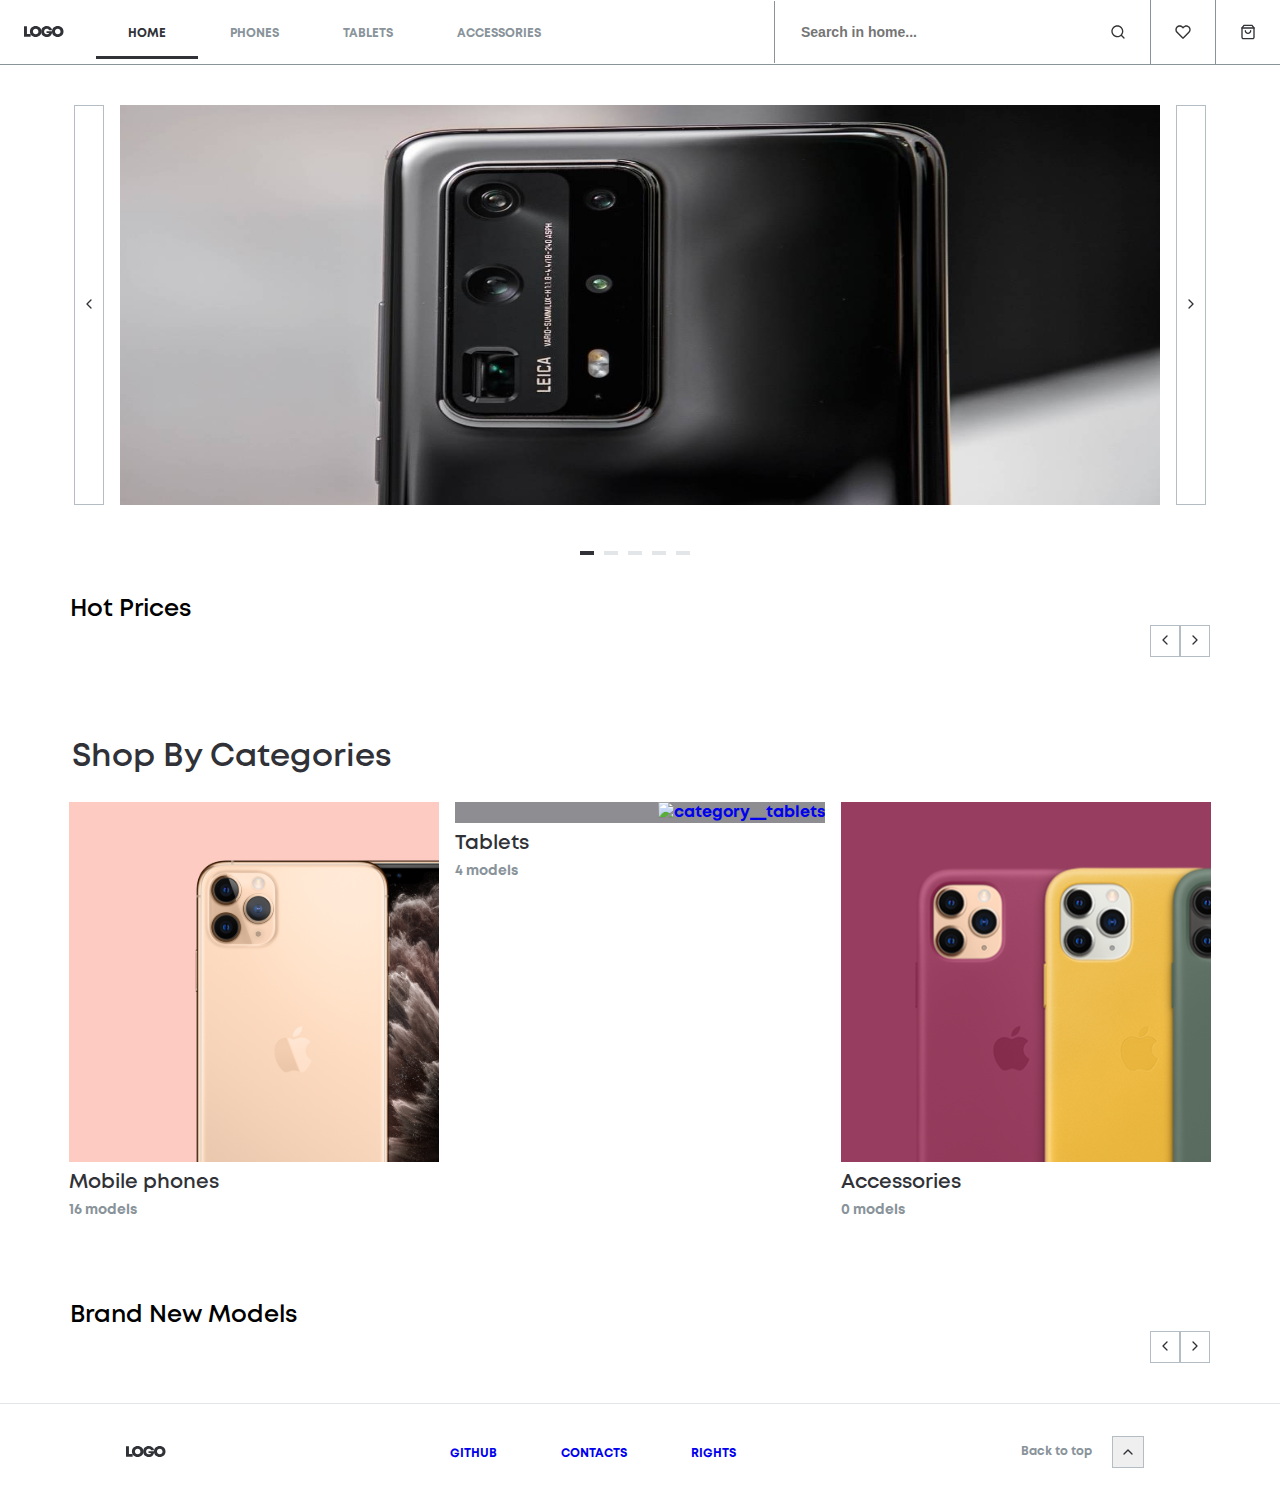
==== index.html @ 3f64418a "Updates" ====
<!doctype html><html lang="en"><head><meta charset="utf-8"/><meta name="viewport" content="width=device-width,initial-scale=1"/><title>Phone catalog</title><link href="./static/css/main.e646462e.chunk.css" rel="stylesheet"></head><body><div id="root"></div><script>!function(e){function t(t){for(var n,a,l=t[0],c=t[1],p=t[2],i=0,s=[];i<l.length;i++)a=l[i],Object.prototype.hasOwnProperty.call(o,a)&&o[a]&&s.push(o[a][0]),o[a]=0;for(n in c)Object.prototype.hasOwnProperty.call(c,n)&&(e[n]=c[n]);for(f&&f(t);s.length;)s.shift()();return u.push.apply(u,p||[]),r()}function r(){for(var e,t=0;t<u.length;t++){for(var r=u[t],n=!0,l=1;l<r.length;l++){var c=r[l];0!==o[c]&&(n=!1)}n&&(u.splice(t--,1),e=a(a.s=r[0]))}return e}var n={},o={1:0},u=[];function a(t){if(n[t])return n[t].exports;var r=n[t]={i:t,l:!1,exports:{}};return e[t].call(r.exports,r,r.exports,a),r.l=!0,r.exports}a.m=e,a.c=n,a.d=function(e,t,r){a.o(e,t)||Object.defineProperty(e,t,{enumerable:!0,get:r})},a.r=function(e){"undefined"!=typeof Symbol&&Symbol.toStringTag&&Object.defineProperty(e,Symbol.toStringTag,{value:"Module"}),Object.defineProperty(e,"__esModule",{value:!0})},a.t=function(e,t){if(1&t&&(e=a(e)),8&t)return e;if(4&t&&"object"==typeof e&&e&&e.__esModule)return e;var r=Object.create(null);if(a.r(r),Object.defineProperty(r,"default",{enumerable:!0,value:e}),2&t&&"string"!=typeof e)for(var n in e)a.d(r,n,function(t){return e[t]}.bind(null,n));return r},a.n=function(e){var t=e&&e.__esModule?function(){return e.default}:function(){return e};return a.d(t,"a",t),t},a.o=function(e,t){return Object.prototype.hasOwnProperty.call(e,t)},a.p="./";var l=this["webpackJsonpreact_phone-catalog"]=this["webpackJsonpreact_phone-catalog"]||[],c=l.push.bind(l);l.push=t,l=l.slice();for(var p=0;p<l.length;p++)t(l[p]);var f=c;r()}([])</script><script src="./static/js/2.5e8aecf6.chunk.js"></script><script src="./static/js/main.ba1bea6e.chunk.js"></script></body></html>
---- static/css/main.e646462e.chunk.css ----
body,h1,h2,h3,h4,li,p,ul{margin:0;padding:0;font-family:"Mont",sans-serif}@font-face{font-family:"Mont";font-style:normal;font-weight:400;src:url(../../static/media/Mont-Bold.482e3726.otf)}@font-face{font-family:"Mont";font-style:normal;font-weight:500;src:url(../../static/media/Mont-Regular.f0f84558.otf)}@font-face{font-family:"Mont";font-style:normal;font-weight:600;src:url(../../static/media/Mont-SemiBold.d41a520b.otf)}.footer__nav{display:flex;flex-direction:row;height:96px;border-top:1px solid #e2e6e9;align-items:center;justify-content:space-around}.footer__list{list-style:none;display:flex;justify-content:space-between;text-transform:uppercase}.footer__item{text-decoration:none;padding:0 32px;font-size:12px}.footer__container{display:flex;align-items:center;padding-right:10px}.footer__backToTop{font-size:12px;align-items:center;padding-right:20px;color:#89939a}.footer__button{display:flex;justify-content:center;align-items:center;width:32px;height:32px;border:1px solid #b4bdc4}.nav__list{display:flex;list-style:none;text-transform:uppercase}.nav__item{color:#89939a;padding:0 32px;font-size:12px;text-decoration:none}.nav__list :nth-child(2){margin-left:32px}.nav__item--active{position:relative;padding-bottom:20px;color:#313237}.nav__item--active:after{position:absolute;content:"";bottom:0;left:0;height:3px;width:100%;background:#313237}.header{display:flex;justify-content:space-between;position:relative;align-items:center;border-bottom:1px solid #89939a;padding-left:24px}.header__nav{display:flex;flex-direction:row}.header__icons{display:flex;align-items:center}.header__logo{margin-left:30px;padding-right:20px}.header__icons--item{display:flex;justify-content:center;align-items:center;width:64px;height:64px;border-left:1px solid #89939a;text-align:center}.header__icons--img{width:24px;height:24px}.Search{height:62px;width:327px;padding:0 24px;border-left:1px solid #89939a;display:flex;flex-direction:row;justify-content:space-between;align-items:center}.Search__input{color:#b4bdc4;border:none;outline:none;font-weight:600;font-size:14px;line-height:28px}.Search::-webkit-input-placeholder{color:#b4bdc4}.Search:-ms-input-placeholder{color:#b4bdc4}.Search::-ms-input-placeholder{color:#b4bdc4}.Search::placeholder{color:#b4bdc4}.Slider{display:flex;flex-direction:row;justify-content:center;max-width:1140px;margin:40px auto}.Slider__container{margin:0 16px;overflow:hidden;width:1040px}.Slider__list{display:flex;list-style:none;transition:.4s}.Slider__img{height:400px;width:1040px}.Slider__button{height:400px;background-color:#fff;border:1px solid #b4bdc4;cursor:pointer;outline:none;transition:background-color .4s}.Slider__button:hover{background-color:#f6f1f1}.Slider__dots{display:flex;justify-content:center}.Slider__dot{background-color:#e2e6e9;border:none;margin-right:10px;width:14px;height:4px}.Slider__dot--active{background-color:#313237}.ShopByCategories{width:1136px;margin:80px auto}.ShopByCategories__title{text-decoration:none;margin-bottom:24px;font-weight:700;font-size:32px;line-height:41px;color:#313237}.ShopByCategories__wrapper{display:grid;grid-template-columns:repeat(3,370px);justify-content:center;grid-gap:16px}.ShopByCategories__link{text-decoration:none}.ShopByCategories__accessories,.ShopByCategories__phones,.ShopByCategories__tablets{display:grid;justify-content:end;overflow:hidden;background-color:#fdcbc1}.ShopByCategories__tablets{background-color:#8d8d92}.ShopByCategories__accessories{background-color:#973d5f}.ShopByCategories__img{transition:all .4s}.ShopByCategories__img:hover{transform:scale(1.2)}.ShopByCategories__name{font-size:20px;line-height:26px;font-weight:600;margin:8px 0 4px;color:#313237}.ShopByCategories__count{font-size:14px;line-height:21px;color:#89939a}.ProductsSlider{max-width:1140px;margin:40px auto}.ProductsSlider__container{overflow:hidden;width:1140px}.ProductsSlider__list{display:flex;flex-direction:row;transition:.4s}.ProductsSlider__buttons{text-align:end}.ProductsSlider__button{height:32px;margin:auto;background-color:#fff;border:1px solid #b4bdc4;cursor:pointer;transition:background-color .4s}.ProductsSlider__button:hover{background-color:#f6f1f1}.ProductCard{margin-bottom:150px}.ProductCard__list{display:grid;grid-template-columns:repeat(4,272px);grid-gap:16px;max-width:1440px;justify-content:center}.ProductCard__item{box-sizing:border-box;padding:30px 24px 24px;width:272px;border:1px solid #e2e6e9;margin-right:25px}.ProductCard__name{font-size:14px;line-height:21px;font-weight:500;color:#313237;height:40px}.ProductCard__img{width:200px;height:200px;background-size:contain;background-position:50%;transition:transform .4s}.ProductCard__img:hover{transform:scale(1.1);cursor:pointer}.ProductCard__price{padding-top:7px;margin-bottom:16px;padding-bottom:8px;font-size:22px;line-height:28px;border-bottom:1px solid #e2e6e9}.ProductCard__price--withDiscount{padding-right:8px;color:#313237}.ProductCard__price--withoutDiscount{-webkit-text-decoration-line:line-through;text-decoration-line:line-through;color:#89939a}.ProductCard__description{font-size:12px;line-height:15px;list-style:none}.ProductCard__element{display:flex;justify-content:space-between;color:#89939a;padding-bottom:8px}.ProductCard__title{color:#313237}.ProductCard__icons--img{width:15px;height:14px}.ProductCard__button{display:flex;justify-content:space-between;padding-top:8px}.ProductCard__button--cart{width:176px;height:40px;font-size:14px;line-height:21px;font-weight:600;cursor:pointer;background-color:#313237;color:#fff;border:none;transition:background-color .4s}.ProductCard__button--cart:hover{background-color:#eb5757}.ProductCard__button--favorites{display:flex;align-items:center;justify-content:center;background-color:#fff;border:1px solid #b4bdc4;width:40px;height:40px;cursor:pointer}.PhonesPage__title{margin:40px 150px}.PhonesPage__name{font-size:32px;line-height:41px;color:#313237}.PhonesPage__quantity{font-size:14px;line-height:21px;color:#89939a}.TabletsPage__title{margin:40px 150px}.TabletsPage__name{font-size:32px;line-height:41px;color:#313237}.TabletsPage__quantity{font-size:14px;line-height:21px;color:#89939a}.AccessoriesPage__title{margin:40px 150px}.AccessoriesPage__title--name{font-size:32px;line-height:41px;color:#313237}.AccessoriesPage__title--quantity{font-size:14px;line-height:21px;color:#89939a}.AccessoriesPage__notFound{display:block;text-align:center}.AccessoriesPage__notFound--title{color:#313237}.AccessoriesPage__notFound--img{width:400px;height:350px}
/*# sourceMappingURL=main.e646462e.chunk.css.map */
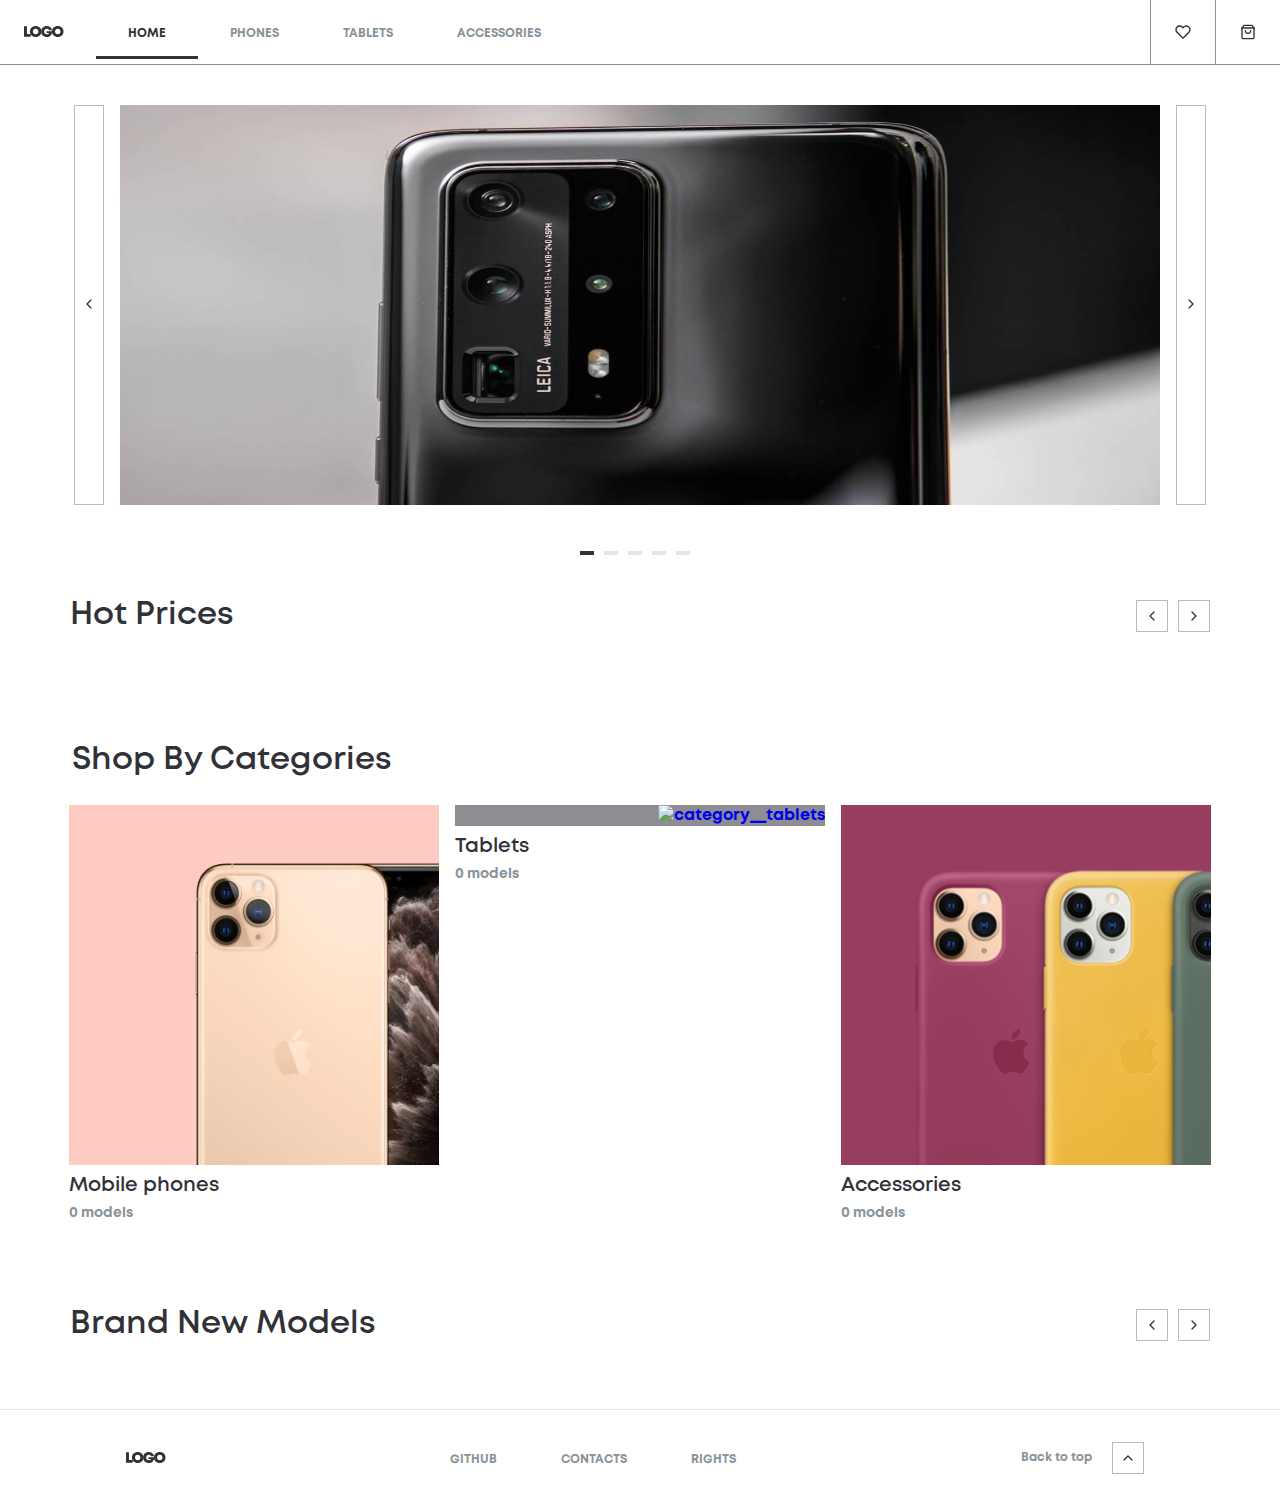
==== commit 8a5c063a: "Updates" ====
--- a/index.html
+++ b/index.html
@@ -1 +1 @@
-<!doctype html><html lang="en"><head><meta charset="utf-8"/><meta name="viewport" content="width=device-width,initial-scale=1"/><title>Phone catalog</title><link href="./static/css/main.e646462e.chunk.css" rel="stylesheet"></head><body><div id="root"></div><script>!function(e){function t(t){for(var n,a,l=t[0],c=t[1],p=t[2],i=0,s=[];i<l.length;i++)a=l[i],Object.prototype.hasOwnProperty.call(o,a)&&o[a]&&s.push(o[a][0]),o[a]=0;for(n in c)Object.prototype.hasOwnProperty.call(c,n)&&(e[n]=c[n]);for(f&&f(t);s.length;)s.shift()();return u.push.apply(u,p||[]),r()}function r(){for(var e,t=0;t<u.length;t++){for(var r=u[t],n=!0,l=1;l<r.length;l++){var c=r[l];0!==o[c]&&(n=!1)}n&&(u.splice(t--,1),e=a(a.s=r[0]))}return e}var n={},o={1:0},u=[];function a(t){if(n[t])return n[t].exports;var r=n[t]={i:t,l:!1,exports:{}};return e[t].call(r.exports,r,r.exports,a),r.l=!0,r.exports}a.m=e,a.c=n,a.d=function(e,t,r){a.o(e,t)||Object.defineProperty(e,t,{enumerable:!0,get:r})},a.r=function(e){"undefined"!=typeof Symbol&&Symbol.toStringTag&&Object.defineProperty(e,Symbol.toStringTag,{value:"Module"}),Object.defineProperty(e,"__esModule",{value:!0})},a.t=function(e,t){if(1&t&&(e=a(e)),8&t)return e;if(4&t&&"object"==typeof e&&e&&e.__esModule)return e;var r=Object.create(null);if(a.r(r),Object.defineProperty(r,"default",{enumerable:!0,value:e}),2&t&&"string"!=typeof e)for(var n in e)a.d(r,n,function(t){return e[t]}.bind(null,n));return r},a.n=function(e){var t=e&&e.__esModule?function(){return e.default}:function(){return e};return a.d(t,"a",t),t},a.o=function(e,t){return Object.prototype.hasOwnProperty.call(e,t)},a.p="./";var l=this["webpackJsonpreact_phone-catalog"]=this["webpackJsonpreact_phone-catalog"]||[],c=l.push.bind(l);l.push=t,l=l.slice();for(var p=0;p<l.length;p++)t(l[p]);var f=c;r()}([])</script><script src="./static/js/2.5e8aecf6.chunk.js"></script><script src="./static/js/main.ba1bea6e.chunk.js"></script></body></html>+<!doctype html><html lang="en"><head><meta charset="utf-8"/><meta name="viewport" content="width=device-width,initial-scale=1"/><title>Phone catalog</title><link href="./static/css/main.f361a142.chunk.css" rel="stylesheet"></head><body><div id="root"></div><script>!function(e){function t(t){for(var n,a,l=t[0],c=t[1],p=t[2],i=0,s=[];i<l.length;i++)a=l[i],Object.prototype.hasOwnProperty.call(o,a)&&o[a]&&s.push(o[a][0]),o[a]=0;for(n in c)Object.prototype.hasOwnProperty.call(c,n)&&(e[n]=c[n]);for(f&&f(t);s.length;)s.shift()();return u.push.apply(u,p||[]),r()}function r(){for(var e,t=0;t<u.length;t++){for(var r=u[t],n=!0,l=1;l<r.length;l++){var c=r[l];0!==o[c]&&(n=!1)}n&&(u.splice(t--,1),e=a(a.s=r[0]))}return e}var n={},o={1:0},u=[];function a(t){if(n[t])return n[t].exports;var r=n[t]={i:t,l:!1,exports:{}};return e[t].call(r.exports,r,r.exports,a),r.l=!0,r.exports}a.m=e,a.c=n,a.d=function(e,t,r){a.o(e,t)||Object.defineProperty(e,t,{enumerable:!0,get:r})},a.r=function(e){"undefined"!=typeof Symbol&&Symbol.toStringTag&&Object.defineProperty(e,Symbol.toStringTag,{value:"Module"}),Object.defineProperty(e,"__esModule",{value:!0})},a.t=function(e,t){if(1&t&&(e=a(e)),8&t)return e;if(4&t&&"object"==typeof e&&e&&e.__esModule)return e;var r=Object.create(null);if(a.r(r),Object.defineProperty(r,"default",{enumerable:!0,value:e}),2&t&&"string"!=typeof e)for(var n in e)a.d(r,n,function(t){return e[t]}.bind(null,n));return r},a.n=function(e){var t=e&&e.__esModule?function(){return e.default}:function(){return e};return a.d(t,"a",t),t},a.o=function(e,t){return Object.prototype.hasOwnProperty.call(e,t)},a.p="./";var l=this["webpackJsonpreact_phone-catalog"]=this["webpackJsonpreact_phone-catalog"]||[],c=l.push.bind(l);l.push=t,l=l.slice();for(var p=0;p<l.length;p++)t(l[p]);var f=c;r()}([])</script><script src="./static/js/2.01072564.chunk.js"></script><script src="./static/js/main.070fc230.chunk.js"></script></body></html>--- a/static/css/main.f361a142.chunk.css
+++ b/static/css/main.f361a142.chunk.css
@@ -0,0 +1,2 @@
+body,h1,h2,h3,h4,li,p,ul{margin:0;padding:0;font-family:"Mont",sans-serif}@font-face{font-family:"Mont";font-style:normal;font-weight:400;src:url(../../static/media/Mont-Bold.482e3726.otf)}@font-face{font-family:"Mont";font-style:normal;font-weight:500;src:url(../../static/media/Mont-Regular.f0f84558.otf)}@font-face{font-family:"Mont";font-style:normal;font-weight:600;src:url(../../static/media/Mont-SemiBold.d41a520b.otf)}.footer__nav{display:flex;flex-direction:row;height:96px;border-top:1px solid #e2e6e9;align-items:center;justify-content:space-around}.footer__list{list-style:none;display:flex;justify-content:space-between;text-transform:uppercase}.footer__item{color:#89939a;list-style:none;text-decoration:none;padding:0 32px;font-size:12px}.footer__container{display:flex;align-items:center;padding-right:10px}.footer__backToTop{font-size:12px;align-items:center;padding-right:20px;color:#89939a}.footer__button{display:flex;justify-content:center;align-items:center;width:32px;height:32px;background-color:#fff;border:1px solid #b4bdc4;transition:background-color .4s}.footer__button:hover{background-color:#b4bdc4;cursor:pointer}.nav__list{display:flex;list-style:none;text-transform:uppercase}.nav__item{color:#89939a;padding:0 32px;font-size:12px;text-decoration:none}.nav__list :nth-child(2){margin-left:32px}.nav__item--active{position:relative;padding-bottom:20px;color:#313237}.nav__item--active:after{position:absolute;content:"";bottom:0;left:0;height:3px;width:100%;background:#313237}.header{display:flex;justify-content:space-between;position:relative;align-items:center;border-bottom:1px solid #89939a;padding-left:24px}.header__nav{display:flex;flex-direction:row}.header__icons{display:flex;align-items:center}.header__logo{margin-left:30px;padding-right:20px}.header__icons--item{display:flex;justify-content:center;align-items:center;width:64px;height:64px;border-left:1px solid #89939a;text-align:center}.header__icons--img{width:24px;height:24px}.Search{height:62px;width:327px;padding:0 24px;border-left:1px solid #89939a;display:flex;flex-direction:row;justify-content:space-between;align-items:center}.Search__input{color:#b4bdc4;border:none;outline:none;font-weight:600;font-size:14px;line-height:28px}.Search::-webkit-input-placeholder{color:#b4bdc4}.Search:-ms-input-placeholder{color:#b4bdc4}.Search::-ms-input-placeholder{color:#b4bdc4}.Search::placeholder{color:#b4bdc4}.Slider{display:flex;flex-direction:row;justify-content:center;max-width:1140px;margin:40px auto}.Slider__container{margin:0 16px;overflow:hidden;width:1040px}.Slider__list{display:flex;list-style:none;transition:.4s}.Slider__img{height:400px;width:1040px}.Slider__button{height:400px;background-color:#fff;border:1px solid #b4bdc4;cursor:pointer;outline:none;transition:background-color .4s}.Slider__button:hover{background-color:#f6f1f1}.Slider__dots{display:flex;justify-content:center}.Slider__dot{background-color:#e2e6e9;border:none;margin-right:10px;width:14px;height:4px}.Slider__dot--active{background-color:#313237}.ShopByCategories{width:1136px;margin:80px auto}.ShopByCategories__title{text-decoration:none;margin-bottom:24px;font-weight:700;font-size:32px;line-height:41px;color:#313237}.ShopByCategories__wrapper{display:grid;grid-template-columns:repeat(3,370px);justify-content:center;grid-gap:16px}.ShopByCategories__link{text-decoration:none}.ShopByCategories__accessories,.ShopByCategories__phones,.ShopByCategories__tablets{display:grid;justify-content:end;overflow:hidden;background-color:#fdcbc1}.ShopByCategories__tablets{background-color:#8d8d92}.ShopByCategories__accessories{background-color:#973d5f}.ShopByCategories__img{transition:all .4s}.ShopByCategories__img:hover{transform:scale(1.2)}.ShopByCategories__name{font-size:20px;line-height:26px;font-weight:600;margin:8px 0 4px;color:#313237}.ShopByCategories__count{font-size:14px;line-height:21px;color:#89939a}.ProductsSlider{max-width:1140px;margin:40px auto}.ProductsSlider__container{overflow:hidden;width:1140px}.ProductsSlider__list{display:flex;flex-direction:row;transition:.4s}.ProductsSlider__top{display:flex;justify-content:space-between;margin-bottom:24px}.ProductsSlider__title{color:#313237;font-size:32px;line-height:41px}.ProductsSlider__button,.ProductsSlider__buttons{display:flex;align-items:center}.ProductsSlider__button{justify-content:center;height:32px;width:32px;margin-left:10px;background-color:#fff;border:1px solid #b4bdc4;cursor:pointer;transition:background-color .4s}.ProductsSlider__button:hover{background-color:#f6f1f1}.Button{display:flex;margin-bottom:16px;justify-content:space-between;padding-top:8px}.Button--cart{width:176px;height:40px;font-size:14px;line-height:21px;font-weight:600;margin-right:8px;cursor:pointer;background-color:#313237;color:#fff;border:none;transition:background-color .4s}.Button--cart:hover{background-color:#89939a}.Button--favorites{display:flex;align-items:center;justify-content:center;background-color:#fff;border:1px solid #b4bdc4;width:40px;height:40px;cursor:pointer}.ProductInfo{display:flex;justify-content:space-between;padding-bottom:8px;font-size:14px;line-height:21px}.ProductInfo__title{color:#89939a}.ProductInfo__value{color:#313237}.ProductCard{margin-bottom:150px}.ProductCard__list{display:grid;grid-template-columns:repeat(4,272px);grid-gap:16px;max-width:1440px;justify-content:center}.ProductCard__item{box-sizing:border-box;padding:30px 20px 8px;width:272px;border:1px solid #e2e6e9;margin-right:25px}.ProductCard__link{text-decoration:none}.ProductCard__name{display:flex;justify-content:center;align-items:center;list-style:none;font-size:14px;line-height:21px;font-weight:500;color:#313237;height:40px}.ProductCard__img{width:200px;height:200px;background-size:contain;background-position:50%;transition:transform .4s}.ProductCard__img:hover{transform:scale(1.1);cursor:pointer}.ProductCard__description{font-size:12px;line-height:15px;list-style:none}.ProductCard__element{display:flex;justify-content:space-between;color:#89939a;margin-bottom:8px}.ProductCard__title{color:#313237}.ProductCard__icons--img{width:15px;height:14px}.price{padding-top:7px;padding-bottom:8px;font-size:22px;line-height:28px}.price__withDiscount{padding-right:8px;color:#313237}.price__withoutDiscount{-webkit-text-decoration-line:line-through;text-decoration-line:line-through;color:#89939a}.PhonesPage__title{margin:40px 150px}.PhonesPage__name{font-size:32px;line-height:41px;color:#313237}.PhonesPage__quantity{font-size:14px;line-height:21px;color:#89939a}.TabletsPage__title{margin:40px 150px}.TabletsPage__name{font-size:32px;line-height:41px;color:#313237}.TabletsPage__quantity{font-size:14px;line-height:21px;color:#89939a}.AccessoriesPage__title{margin:40px 150px}.AccessoriesPage__title--name{font-size:32px;line-height:41px;color:#313237}.AccessoriesPage__title--quantity{font-size:14px;line-height:21px;color:#89939a}.AccessoriesPage__notFound{display:block;text-align:center}.AccessoriesPage__notFound--title{color:#313237}.AccessoriesPage__notFound--img{width:400px;height:350px}.ProductDetailsPage{width:1136px;margin:80px auto}.ProductDetailsPage__title{font-size:32px;line-height:41px;color:#313237;margin-bottom:24px}.ProductDetailsPage__wrapper{display:grid;grid-template-columns:repeat(2,525px);justify-content:center;grid-gap:90px}.ProductDetailsPage__cell{box-sizing:border-box}.ProductDetailsPage__cell--info{width:320px}.ProductDetailsPage__cell--title{color:#313237;font-weight:700;font-size:22px;line-height:140%;margin-bottom:8px;padding-bottom:16px;border-bottom:1px solid #e2e6e9}.ProductDetailsPage__cell--text{color:#89939a;font-weight:500;font-size:14px;line-height:21px;margin-bottom:16px}.ProductDetailsPage__images{display:flex;justify-content:space-between;align-items:center}.ProductDetailsPage__images--item{border:1px solid #89939a;margin-bottom:16px;background-color:#fff}.ProductDetailsPage__image{width:85px}
+/*# sourceMappingURL=main.f361a142.chunk.css.map */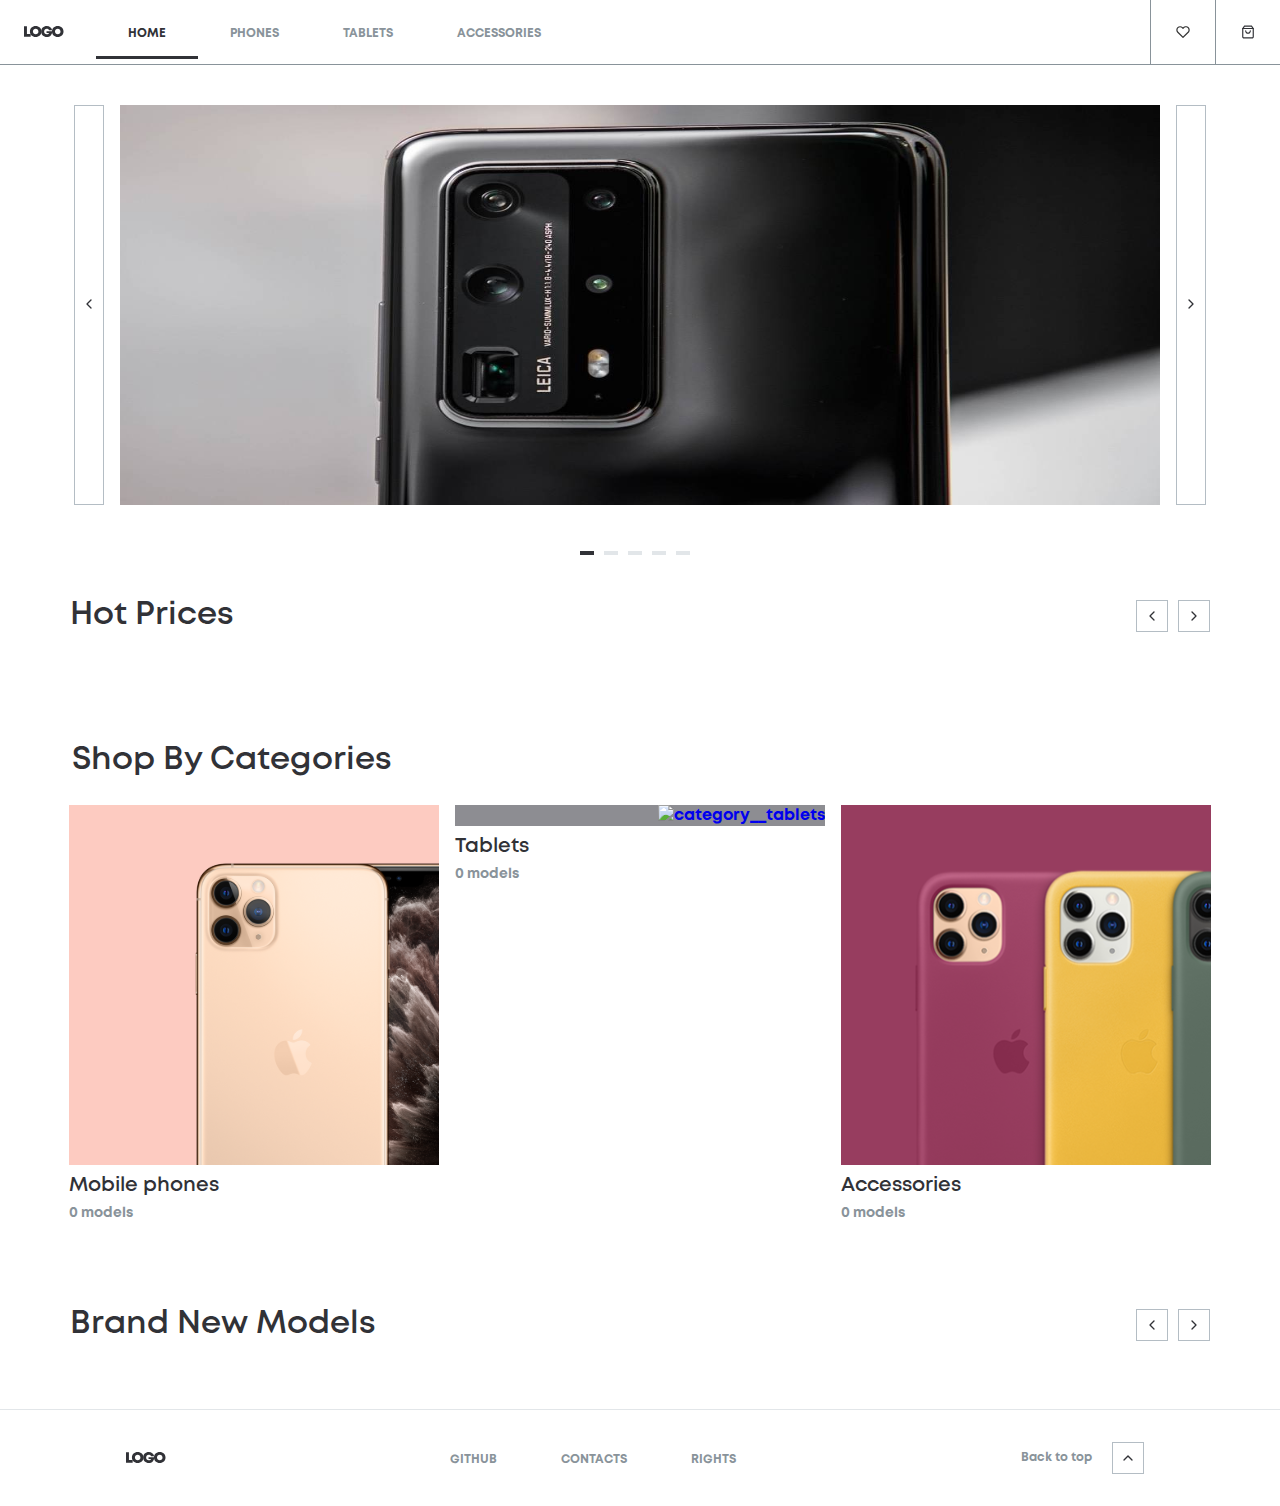
==== commit 62b2a126: "Updates" ====
--- a/index.html
+++ b/index.html
@@ -1 +1 @@
-<!doctype html><html lang="en"><head><meta charset="utf-8"/><meta name="viewport" content="width=device-width,initial-scale=1"/><title>Phone catalog</title><link href="./static/css/main.f361a142.chunk.css" rel="stylesheet"></head><body><div id="root"></div><script>!function(e){function t(t){for(var n,a,l=t[0],c=t[1],p=t[2],i=0,s=[];i<l.length;i++)a=l[i],Object.prototype.hasOwnProperty.call(o,a)&&o[a]&&s.push(o[a][0]),o[a]=0;for(n in c)Object.prototype.hasOwnProperty.call(c,n)&&(e[n]=c[n]);for(f&&f(t);s.length;)s.shift()();return u.push.apply(u,p||[]),r()}function r(){for(var e,t=0;t<u.length;t++){for(var r=u[t],n=!0,l=1;l<r.length;l++){var c=r[l];0!==o[c]&&(n=!1)}n&&(u.splice(t--,1),e=a(a.s=r[0]))}return e}var n={},o={1:0},u=[];function a(t){if(n[t])return n[t].exports;var r=n[t]={i:t,l:!1,exports:{}};return e[t].call(r.exports,r,r.exports,a),r.l=!0,r.exports}a.m=e,a.c=n,a.d=function(e,t,r){a.o(e,t)||Object.defineProperty(e,t,{enumerable:!0,get:r})},a.r=function(e){"undefined"!=typeof Symbol&&Symbol.toStringTag&&Object.defineProperty(e,Symbol.toStringTag,{value:"Module"}),Object.defineProperty(e,"__esModule",{value:!0})},a.t=function(e,t){if(1&t&&(e=a(e)),8&t)return e;if(4&t&&"object"==typeof e&&e&&e.__esModule)return e;var r=Object.create(null);if(a.r(r),Object.defineProperty(r,"default",{enumerable:!0,value:e}),2&t&&"string"!=typeof e)for(var n in e)a.d(r,n,function(t){return e[t]}.bind(null,n));return r},a.n=function(e){var t=e&&e.__esModule?function(){return e.default}:function(){return e};return a.d(t,"a",t),t},a.o=function(e,t){return Object.prototype.hasOwnProperty.call(e,t)},a.p="./";var l=this["webpackJsonpreact_phone-catalog"]=this["webpackJsonpreact_phone-catalog"]||[],c=l.push.bind(l);l.push=t,l=l.slice();for(var p=0;p<l.length;p++)t(l[p]);var f=c;r()}([])</script><script src="./static/js/2.01072564.chunk.js"></script><script src="./static/js/main.070fc230.chunk.js"></script></body></html>+<!doctype html><html lang="en"><head><meta charset="utf-8"/><meta name="viewport" content="width=device-width,initial-scale=1"/><title>Phone catalog</title><link href="./static/css/main.71578668.chunk.css" rel="stylesheet"></head><body><div id="root"></div><script>!function(e){function t(t){for(var n,a,l=t[0],c=t[1],p=t[2],i=0,s=[];i<l.length;i++)a=l[i],Object.prototype.hasOwnProperty.call(o,a)&&o[a]&&s.push(o[a][0]),o[a]=0;for(n in c)Object.prototype.hasOwnProperty.call(c,n)&&(e[n]=c[n]);for(f&&f(t);s.length;)s.shift()();return u.push.apply(u,p||[]),r()}function r(){for(var e,t=0;t<u.length;t++){for(var r=u[t],n=!0,l=1;l<r.length;l++){var c=r[l];0!==o[c]&&(n=!1)}n&&(u.splice(t--,1),e=a(a.s=r[0]))}return e}var n={},o={1:0},u=[];function a(t){if(n[t])return n[t].exports;var r=n[t]={i:t,l:!1,exports:{}};return e[t].call(r.exports,r,r.exports,a),r.l=!0,r.exports}a.m=e,a.c=n,a.d=function(e,t,r){a.o(e,t)||Object.defineProperty(e,t,{enumerable:!0,get:r})},a.r=function(e){"undefined"!=typeof Symbol&&Symbol.toStringTag&&Object.defineProperty(e,Symbol.toStringTag,{value:"Module"}),Object.defineProperty(e,"__esModule",{value:!0})},a.t=function(e,t){if(1&t&&(e=a(e)),8&t)return e;if(4&t&&"object"==typeof e&&e&&e.__esModule)return e;var r=Object.create(null);if(a.r(r),Object.defineProperty(r,"default",{enumerable:!0,value:e}),2&t&&"string"!=typeof e)for(var n in e)a.d(r,n,function(t){return e[t]}.bind(null,n));return r},a.n=function(e){var t=e&&e.__esModule?function(){return e.default}:function(){return e};return a.d(t,"a",t),t},a.o=function(e,t){return Object.prototype.hasOwnProperty.call(e,t)},a.p="./";var l=this["webpackJsonpreact_phone-catalog"]=this["webpackJsonpreact_phone-catalog"]||[],c=l.push.bind(l);l.push=t,l=l.slice();for(var p=0;p<l.length;p++)t(l[p]);var f=c;r()}([])</script><script src="./static/js/2.a1729325.chunk.js"></script><script src="./static/js/main.dfd64e03.chunk.js"></script></body></html>--- a/static/css/main.71578668.chunk.css
+++ b/static/css/main.71578668.chunk.css
@@ -0,0 +1,2 @@
+body,h1,h2,h3,h4,li,p,ul{margin:0;padding:0;font-family:"Mont",sans-serif}@font-face{font-family:"Mont";font-style:normal;font-weight:400;src:url(../../static/media/Mont-Bold.482e3726.otf)}@font-face{font-family:"Mont";font-style:normal;font-weight:500;src:url(../../static/media/Mont-Regular.f0f84558.otf)}@font-face{font-family:"Mont";font-style:normal;font-weight:600;src:url(../../static/media/Mont-SemiBold.d41a520b.otf)}.footer__nav{display:flex;flex-direction:row;height:96px;border-top:1px solid #e2e6e9;align-items:center;justify-content:space-around}.footer__list{list-style:none;display:flex;justify-content:space-between;text-transform:uppercase}.footer__item{color:#89939a;list-style:none;text-decoration:none;padding:0 32px;font-size:12px}.footer__container{display:flex;align-items:center;padding-right:10px}.footer__backToTop{font-size:12px;align-items:center;padding-right:20px;color:#89939a}.footer__button{display:flex;justify-content:center;align-items:center;width:32px;height:32px;background-color:#fff;border:1px solid #b4bdc4;transition:background-color .4s;outline-color:#b4bdc4}.footer__button:hover{background-color:#b4bdc4;cursor:pointer}.nav__list{display:flex;list-style:none;text-transform:uppercase}.nav__item{color:#89939a;padding:0 32px;font-size:12px;text-decoration:none}.nav__list :nth-child(2){margin-left:32px}.nav__item--active{position:relative;padding-bottom:20px;color:#313237}.nav__item--active:after{position:absolute;content:"";bottom:0;left:0;height:3px;width:100%;background:#313237}.header{display:flex;justify-content:space-between;position:relative;align-items:center;border-bottom:1px solid #89939a;padding-left:24px}.header__nav{display:flex;flex-direction:row}.header__icons{display:flex;align-items:center}.header__icons--active{position:relative;color:#313237}.header__icons--active:after{position:absolute;content:"";bottom:0;left:0;height:3px;width:100%;background:#313237}.header__logo{margin-left:30px;padding-right:20px}.header__icons--item{position:relative;display:flex;justify-content:center;align-items:center;width:64px;height:64px;border-left:1px solid #89939a;text-align:center}.header__icons--img{width:16px;height:14px}.header__counter{position:absolute;top:30%;right:25%;justify-content:center;font-size:9px;line-height:12px;border-radius:50%;color:#fff;width:14px;height:14px;background-color:#eb5757}.header__counter,.Search{display:flex;align-items:center}.Search{height:62px;width:327px;padding:0 24px;border-left:1px solid #89939a;flex-direction:row;justify-content:space-between}.Search__input{color:#b4bdc4;border:none;outline:none;font-weight:600;font-size:14px;line-height:28px}.Search::-webkit-input-placeholder{color:#b4bdc4}.Search:-ms-input-placeholder{color:#b4bdc4}.Search::-ms-input-placeholder{color:#b4bdc4}.Search::placeholder{color:#b4bdc4}.Slider{display:flex;flex-direction:row;justify-content:center;max-width:1140px;margin:40px auto}.Slider__container{margin:0 16px;overflow:hidden;width:1040px}.Slider__list{display:flex;list-style:none;transition:.4s}.Slider__img{height:400px;width:1040px}.Slider__button{height:400px;background-color:#fff;border:1px solid #b4bdc4;cursor:pointer;outline:none;transition:background-color .4s}.Slider__button:hover{background-color:#b4bdc4}.Slider__dots{display:flex;justify-content:center}.Slider__dot{background-color:#e2e6e9;border:none;margin-right:10px;width:14px;height:4px}.Slider__dot--active{background-color:#313237}.ShopByCategories{width:1136px;margin:80px auto}.ShopByCategories__title{text-decoration:none;margin-bottom:24px;font-weight:700;font-size:32px;line-height:41px;color:#313237}.ShopByCategories__wrapper{display:grid;grid-template-columns:repeat(3,370px);justify-content:center;grid-gap:16px}.ShopByCategories__link{text-decoration:none}.ShopByCategories__accessories,.ShopByCategories__phones,.ShopByCategories__tablets{display:grid;justify-content:end;overflow:hidden;background-color:#fdcbc1}.ShopByCategories__tablets{background-color:#8d8d92}.ShopByCategories__accessories{background-color:#973d5f}.ShopByCategories__img{transition:all .4s}.ShopByCategories__img:hover{transform:scale(1.2)}.ShopByCategories__name{font-size:20px;line-height:26px;font-weight:600;margin:8px 0 4px;color:#313237}.ShopByCategories__count{font-size:14px;line-height:21px;color:#89939a}.ProductsSlider{max-width:1140px;margin:40px auto}.ProductsSlider__container{overflow:hidden;width:1140px}.ProductsSlider__list{display:flex;flex-direction:row;transition:.4s}.ProductsSlider__top{display:flex;justify-content:space-between;margin-bottom:24px}.ProductsSlider__title{color:#313237;font-size:32px;line-height:41px}.ProductsSlider__button,.ProductsSlider__buttons{display:flex;align-items:center}.ProductsSlider__button{justify-content:center;height:32px;width:32px;margin-left:10px;background-color:#fff;border:1px solid #b4bdc4;cursor:pointer;transition:background-color .4s;outline-color:#b4bdc4}.ProductsSlider__button:hover{background-color:#b4bdc4}.ProductInfo{display:flex;justify-content:space-between;padding-bottom:8px;font-size:14px;line-height:21px}.ProductInfo__title{color:#89939a}.ProductInfo__value{color:#313237}.ProductCard{margin-bottom:150px}.ProductCard__list{display:grid;grid-template-columns:repeat(4,272px);grid-gap:16px;max-width:1440px;justify-content:center}.ProductCard__item{box-sizing:border-box;padding:30px 20px 8px;width:272px;border:1px solid #e2e6e9;margin-right:22px}.ProductCard__item:hover{box-shadow:0 2px 15px rgba(0,0,0,.2)}.ProductCard__link{text-decoration:none}.ProductCard__name{display:flex;justify-content:center;align-items:center;list-style:none;font-size:14px;line-height:21px;font-weight:500;color:#313237;height:40px}.ProductCard__img{width:200px;height:200px;background-size:contain;background-position:50%;transition:transform .4s}.ProductCard__img:hover{transform:scale(1.1);cursor:pointer}.ProductCard__description{font-size:12px;line-height:15px;list-style:none}.ProductCard__element{display:flex;justify-content:space-between;color:#89939a;margin-bottom:8px}.ProductCard__title{color:#313237}.ProductCard__icons--img{width:15px;height:14px}.price{padding-top:7px;padding-bottom:8px;font-size:22px;line-height:28px}.price__withDiscount{padding-right:8px;color:#313237}.price__withoutDiscount{-webkit-text-decoration-line:line-through;text-decoration-line:line-through;color:#89939a}.Button{display:flex;margin-bottom:16px;justify-content:space-between;padding-top:8px}.Button--cart{width:176px;height:40px;font-size:14px;line-height:21px;font-weight:600;margin-right:8px;cursor:pointer;background-color:#313237;color:#fff;border:none;transition:background-color .4s}.Button--cart:hover{background-color:#89939a}.Button__favorites{display:flex;justify-content:center;align-items:center;border:1px solid #b4bdc4;background-image:url(../../static/media/favorites.35e96039.svg);background-position:50%;background-repeat:no-repeat;background-color:#fff;cursor:pointer;width:40px;height:40px}.Button__checkBox{opacity:0}.Button__InFavorites{background-image:url(../../static/media/inFavorites.8d884803.svg);background-position:50%;background-repeat:no-repeat}.Sort{width:1160px;margin:0 auto;padding-bottom:50px}.PhonesPage{width:1140px;margin:0 auto}.PhonesPage__title{margin:40px 0}.PhonesPage__name{font-size:32px;line-height:41px;color:#313237}.PhonesPage__quantity{font-size:14px;line-height:21px;color:#89939a}.TabletsPage__title{margin:40px 150px}.TabletsPage__name{font-size:32px;line-height:41px;color:#313237}.TabletsPage__quantity{font-size:14px;line-height:21px;color:#89939a}.AccessoriesPage__title{margin:40px 150px}.AccessoriesPage__title--name{font-size:32px;line-height:41px;color:#313237}.AccessoriesPage__title--quantity{font-size:14px;line-height:21px;color:#89939a}.AccessoriesPage__notFound{display:block;text-align:center}.AccessoriesPage__notFound--title{color:#313237}.AccessoriesPage__notFound--img{width:400px;height:350px}.ProductDetailsPage{width:1136px;margin:80px auto}.ProductDetailsPage__title{font-size:32px;line-height:41px;color:#313237;margin-bottom:24px}.ProductDetailsPage__wrapper{display:grid;grid-template-columns:repeat(2,525px);justify-content:center;grid-gap:90px}.ProductDetailsPage__cell{box-sizing:border-box}.ProductDetailsPage__cell--info{width:320px}.ProductDetailsPage__cell--title{color:#313237;font-weight:700;font-size:22px;line-height:140%;margin-bottom:8px;padding-bottom:16px;border-bottom:1px solid #e2e6e9}.ProductDetailsPage__cell--text{color:#89939a;font-weight:500;font-size:14px;line-height:21px;margin-bottom:16px}.ProductDetailsPage__images{display:flex;justify-content:space-between;align-items:center}.ProductDetailsPage__images--item{border:1px solid #89939a;margin-bottom:16px;background-color:#fff}.ProductDetailsPage__image{width:85px}.FavoritesPage{width:1140px;margin:0 auto}.FavoritesPage__title{margin:40px 0}.FavoritesPage__name{font-size:32px;line-height:41px;color:#313237}.FavoritesPage__quantity{font-size:14px;line-height:21px;color:#89939a}
+/*# sourceMappingURL=main.71578668.chunk.css.map */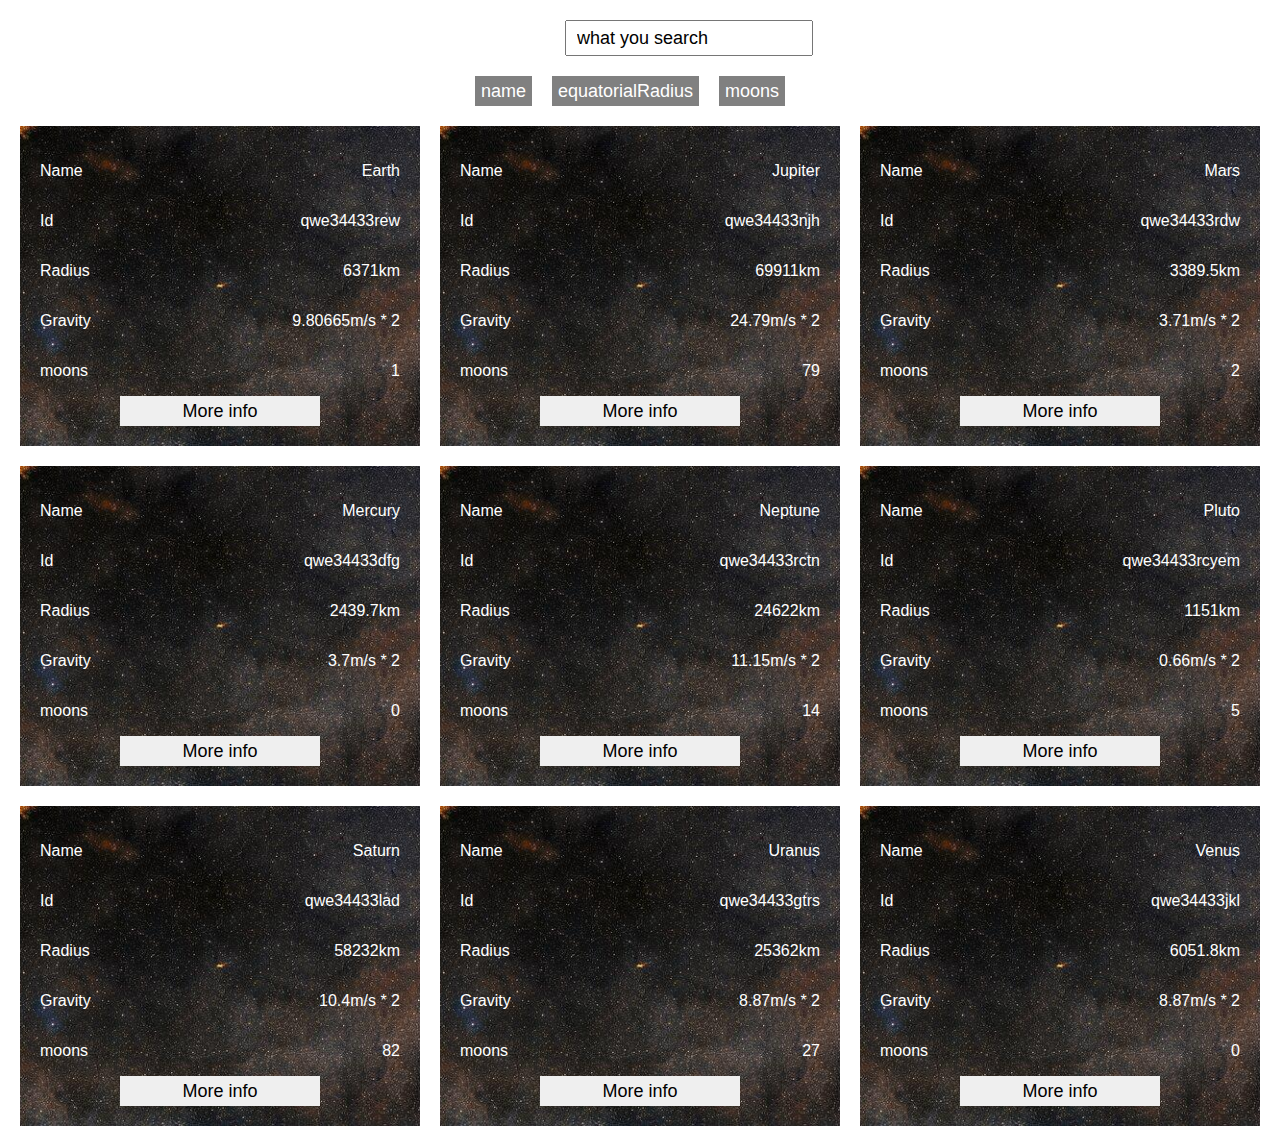
==== commit 17df509f: "Updates" ====
--- a/index.html
+++ b/index.html
@@ -1 +1 @@
-<!doctype html><html lang="en"><head><meta charset="utf-8"/><meta name="viewport" content="width=device-width,initial-scale=1"/><title>Phone catalog</title><link href="./static/css/main.71578668.chunk.css" rel="stylesheet"></head><body><div id="root"></div><script>!function(e){function t(t){for(var n,a,l=t[0],c=t[1],p=t[2],i=0,s=[];i<l.length;i++)a=l[i],Object.prototype.hasOwnProperty.call(o,a)&&o[a]&&s.push(o[a][0]),o[a]=0;for(n in c)Object.prototype.hasOwnProperty.call(c,n)&&(e[n]=c[n]);for(f&&f(t);s.length;)s.shift()();return u.push.apply(u,p||[]),r()}function r(){for(var e,t=0;t<u.length;t++){for(var r=u[t],n=!0,l=1;l<r.length;l++){var c=r[l];0!==o[c]&&(n=!1)}n&&(u.splice(t--,1),e=a(a.s=r[0]))}return e}var n={},o={1:0},u=[];function a(t){if(n[t])return n[t].exports;var r=n[t]={i:t,l:!1,exports:{}};return e[t].call(r.exports,r,r.exports,a),r.l=!0,r.exports}a.m=e,a.c=n,a.d=function(e,t,r){a.o(e,t)||Object.defineProperty(e,t,{enumerable:!0,get:r})},a.r=function(e){"undefined"!=typeof Symbol&&Symbol.toStringTag&&Object.defineProperty(e,Symbol.toStringTag,{value:"Module"}),Object.defineProperty(e,"__esModule",{value:!0})},a.t=function(e,t){if(1&t&&(e=a(e)),8&t)return e;if(4&t&&"object"==typeof e&&e&&e.__esModule)return e;var r=Object.create(null);if(a.r(r),Object.defineProperty(r,"default",{enumerable:!0,value:e}),2&t&&"string"!=typeof e)for(var n in e)a.d(r,n,function(t){return e[t]}.bind(null,n));return r},a.n=function(e){var t=e&&e.__esModule?function(){return e.default}:function(){return e};return a.d(t,"a",t),t},a.o=function(e,t){return Object.prototype.hasOwnProperty.call(e,t)},a.p="./";var l=this["webpackJsonpreact_phone-catalog"]=this["webpackJsonpreact_phone-catalog"]||[],c=l.push.bind(l);l.push=t,l=l.slice();for(var p=0;p<l.length;p++)t(l[p]);var f=c;r()}([])</script><script src="./static/js/2.a1729325.chunk.js"></script><script src="./static/js/main.dfd64e03.chunk.js"></script></body></html>+<!doctype html><html lang="en"><head><meta charset="utf-8"/><meta name="viewport" content="width=device-width,initial-scale=1"/><title>planets</title><link href="./static/css/main.121067ae.chunk.css" rel="stylesheet"></head><body><div id="root"></div><script>!function(e){function t(t){for(var n,a,l=t[0],c=t[1],p=t[2],i=0,s=[];i<l.length;i++)a=l[i],Object.prototype.hasOwnProperty.call(o,a)&&o[a]&&s.push(o[a][0]),o[a]=0;for(n in c)Object.prototype.hasOwnProperty.call(c,n)&&(e[n]=c[n]);for(f&&f(t);s.length;)s.shift()();return u.push.apply(u,p||[]),r()}function r(){for(var e,t=0;t<u.length;t++){for(var r=u[t],n=!0,l=1;l<r.length;l++){var c=r[l];0!==o[c]&&(n=!1)}n&&(u.splice(t--,1),e=a(a.s=r[0]))}return e}var n={},o={1:0},u=[];function a(t){if(n[t])return n[t].exports;var r=n[t]={i:t,l:!1,exports:{}};return e[t].call(r.exports,r,r.exports,a),r.l=!0,r.exports}a.m=e,a.c=n,a.d=function(e,t,r){a.o(e,t)||Object.defineProperty(e,t,{enumerable:!0,get:r})},a.r=function(e){"undefined"!=typeof Symbol&&Symbol.toStringTag&&Object.defineProperty(e,Symbol.toStringTag,{value:"Module"}),Object.defineProperty(e,"__esModule",{value:!0})},a.t=function(e,t){if(1&t&&(e=a(e)),8&t)return e;if(4&t&&"object"==typeof e&&e&&e.__esModule)return e;var r=Object.create(null);if(a.r(r),Object.defineProperty(r,"default",{enumerable:!0,value:e}),2&t&&"string"!=typeof e)for(var n in e)a.d(r,n,function(t){return e[t]}.bind(null,n));return r},a.n=function(e){var t=e&&e.__esModule?function(){return e.default}:function(){return e};return a.d(t,"a",t),t},a.o=function(e,t){return Object.prototype.hasOwnProperty.call(e,t)},a.p="./";var l=this["webpackJsonpreact_phone-catalog"]=this["webpackJsonpreact_phone-catalog"]||[],c=l.push.bind(l);l.push=t,l=l.slice();for(var p=0;p<l.length;p++)t(l[p]);var f=c;r()}([])</script><script src="./static/js/2.cacea054.chunk.js"></script><script src="./static/js/main.710178f1.chunk.js"></script></body></html>--- a/static/css/main.121067ae.chunk.css
+++ b/static/css/main.121067ae.chunk.css
@@ -0,0 +1,2 @@
+.App{font-family:Arial,Helvetica,sans-serif}.input{width:150px;margin:20px auto}.input__value{padding-left:10px;height:30px;font-size:18px}.input ::-webkit-input-placeholder{color:#000;font-size:18px}.input :-ms-input-placeholder{color:#000;font-size:18px}.input ::-ms-input-placeholder{color:#000;font-size:18px}.input ::placeholder{color:#000;font-size:18px}.button{display:flex;justify-content:center;margin-bottom:20px}.button__sort{height:30px;margin-right:20px;background-color:grey;color:#fff;font-size:18px;border:none;transition:background-color .4s}.button__sort:hover{cursor:pointer;background-color:#000}.PlanetCard{display:grid;grid-template-columns:repeat(auto-fit,400px);justify-content:center;grid-gap:20px}.PlanetCard__list{position:relative;padding:20px;background-image:url(../../static/media/stars.14197818.jpg);background-position:50%;background-size:cover}.PlanetCard__info{position:relative}.PlanetCard__description{color:#fff;display:flex;justify-content:space-between}.PlanetCard__button{display:flex;justify-content:center}.PlanetCard__button--info{font-size:18px;width:200px;height:30px;border:none;transition:background-color .4s}.PlanetCard__button--info:hover{cursor:pointer;background-color:#7dc97d}.PlanetCard__details{display:flex}
+/*# sourceMappingURL=main.121067ae.chunk.css.map */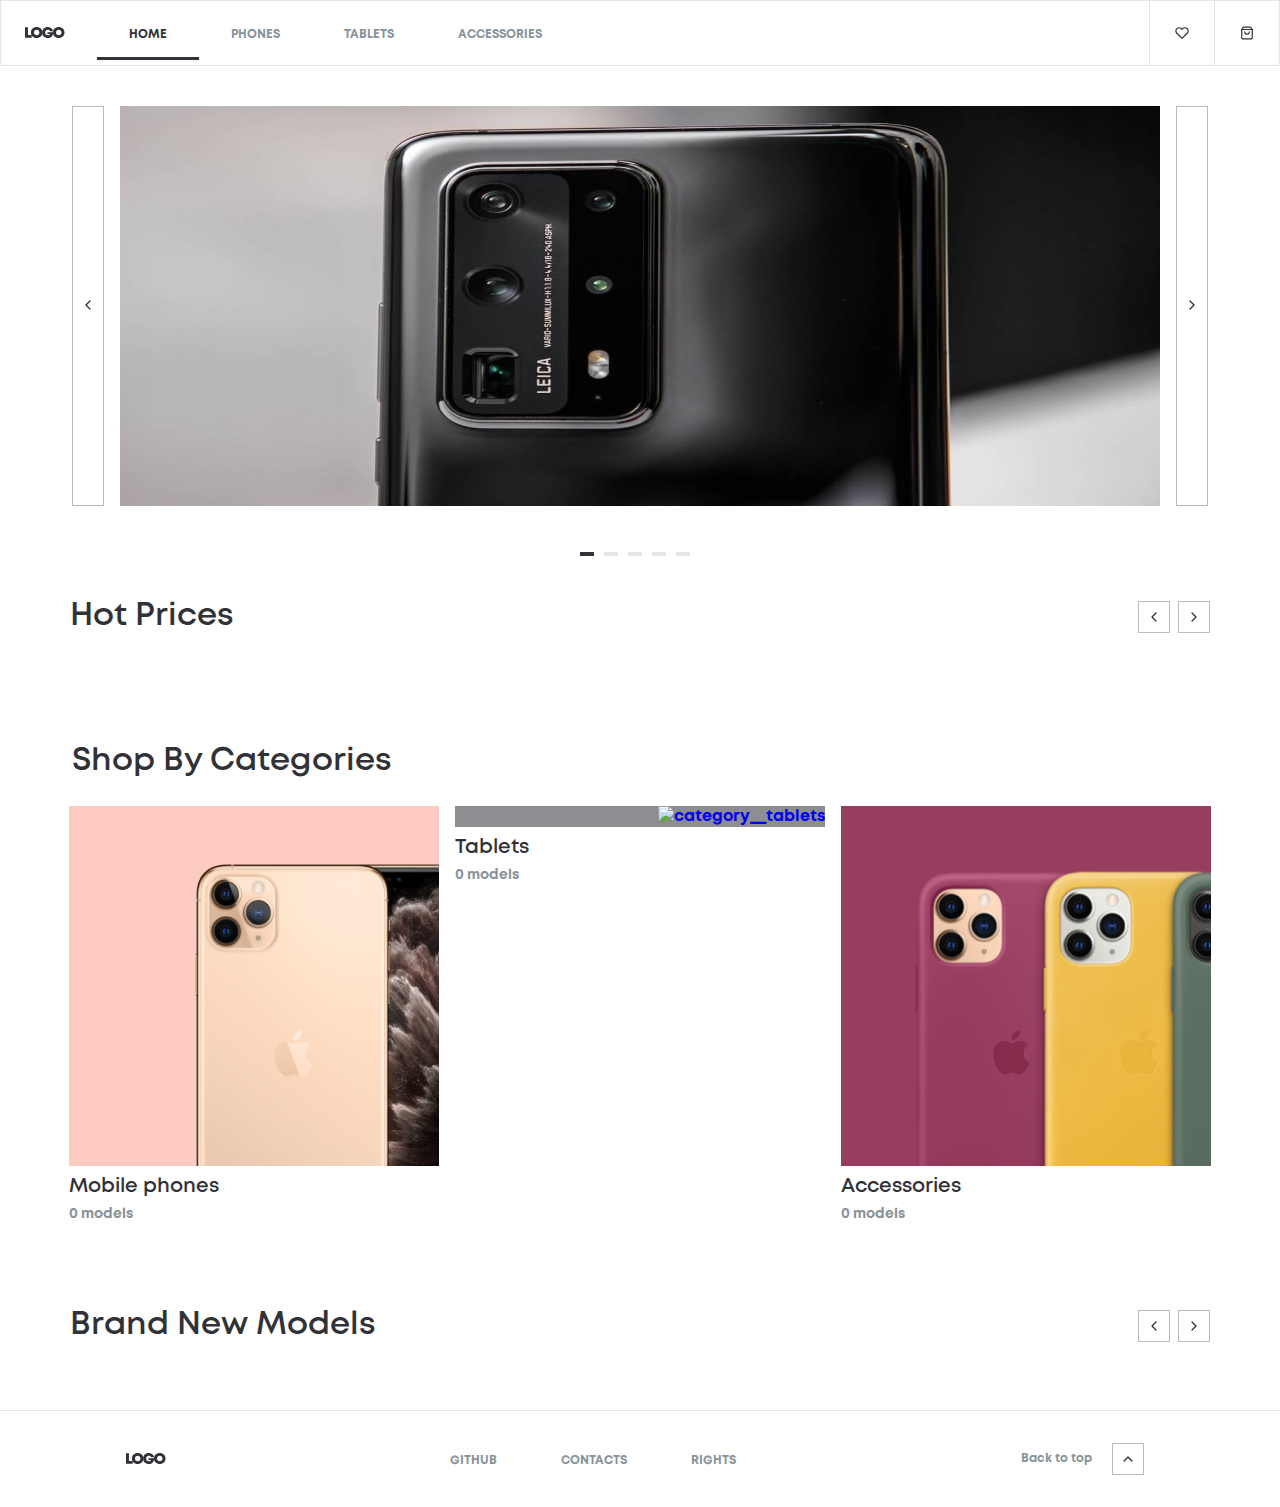
==== commit af66d3ed: "Updates" ====
--- a/index.html
+++ b/index.html
@@ -1 +1 @@
-<!doctype html><html lang="en"><head><meta charset="utf-8"/><meta name="viewport" content="width=device-width,initial-scale=1"/><title>planets</title><link href="./static/css/main.121067ae.chunk.css" rel="stylesheet"></head><body><div id="root"></div><script>!function(e){function t(t){for(var n,a,l=t[0],c=t[1],p=t[2],i=0,s=[];i<l.length;i++)a=l[i],Object.prototype.hasOwnProperty.call(o,a)&&o[a]&&s.push(o[a][0]),o[a]=0;for(n in c)Object.prototype.hasOwnProperty.call(c,n)&&(e[n]=c[n]);for(f&&f(t);s.length;)s.shift()();return u.push.apply(u,p||[]),r()}function r(){for(var e,t=0;t<u.length;t++){for(var r=u[t],n=!0,l=1;l<r.length;l++){var c=r[l];0!==o[c]&&(n=!1)}n&&(u.splice(t--,1),e=a(a.s=r[0]))}return e}var n={},o={1:0},u=[];function a(t){if(n[t])return n[t].exports;var r=n[t]={i:t,l:!1,exports:{}};return e[t].call(r.exports,r,r.exports,a),r.l=!0,r.exports}a.m=e,a.c=n,a.d=function(e,t,r){a.o(e,t)||Object.defineProperty(e,t,{enumerable:!0,get:r})},a.r=function(e){"undefined"!=typeof Symbol&&Symbol.toStringTag&&Object.defineProperty(e,Symbol.toStringTag,{value:"Module"}),Object.defineProperty(e,"__esModule",{value:!0})},a.t=function(e,t){if(1&t&&(e=a(e)),8&t)return e;if(4&t&&"object"==typeof e&&e&&e.__esModule)return e;var r=Object.create(null);if(a.r(r),Object.defineProperty(r,"default",{enumerable:!0,value:e}),2&t&&"string"!=typeof e)for(var n in e)a.d(r,n,function(t){return e[t]}.bind(null,n));return r},a.n=function(e){var t=e&&e.__esModule?function(){return e.default}:function(){return e};return a.d(t,"a",t),t},a.o=function(e,t){return Object.prototype.hasOwnProperty.call(e,t)},a.p="./";var l=this["webpackJsonpreact_phone-catalog"]=this["webpackJsonpreact_phone-catalog"]||[],c=l.push.bind(l);l.push=t,l=l.slice();for(var p=0;p<l.length;p++)t(l[p]);var f=c;r()}([])</script><script src="./static/js/2.cacea054.chunk.js"></script><script src="./static/js/main.710178f1.chunk.js"></script></body></html>+<!doctype html><html lang="en"><head><meta charset="utf-8"/><meta name="viewport" content="width=device-width,initial-scale=1"/><title>Phone catalog</title><link href="./static/css/main.d3260c9f.chunk.css" rel="stylesheet"></head><body><div id="root"></div><script>!function(e){function t(t){for(var n,a,l=t[0],c=t[1],p=t[2],i=0,s=[];i<l.length;i++)a=l[i],Object.prototype.hasOwnProperty.call(o,a)&&o[a]&&s.push(o[a][0]),o[a]=0;for(n in c)Object.prototype.hasOwnProperty.call(c,n)&&(e[n]=c[n]);for(f&&f(t);s.length;)s.shift()();return u.push.apply(u,p||[]),r()}function r(){for(var e,t=0;t<u.length;t++){for(var r=u[t],n=!0,l=1;l<r.length;l++){var c=r[l];0!==o[c]&&(n=!1)}n&&(u.splice(t--,1),e=a(a.s=r[0]))}return e}var n={},o={1:0},u=[];function a(t){if(n[t])return n[t].exports;var r=n[t]={i:t,l:!1,exports:{}};return e[t].call(r.exports,r,r.exports,a),r.l=!0,r.exports}a.m=e,a.c=n,a.d=function(e,t,r){a.o(e,t)||Object.defineProperty(e,t,{enumerable:!0,get:r})},a.r=function(e){"undefined"!=typeof Symbol&&Symbol.toStringTag&&Object.defineProperty(e,Symbol.toStringTag,{value:"Module"}),Object.defineProperty(e,"__esModule",{value:!0})},a.t=function(e,t){if(1&t&&(e=a(e)),8&t)return e;if(4&t&&"object"==typeof e&&e&&e.__esModule)return e;var r=Object.create(null);if(a.r(r),Object.defineProperty(r,"default",{enumerable:!0,value:e}),2&t&&"string"!=typeof e)for(var n in e)a.d(r,n,function(t){return e[t]}.bind(null,n));return r},a.n=function(e){var t=e&&e.__esModule?function(){return e.default}:function(){return e};return a.d(t,"a",t),t},a.o=function(e,t){return Object.prototype.hasOwnProperty.call(e,t)},a.p="./";var l=this["webpackJsonpreact_phone-catalog"]=this["webpackJsonpreact_phone-catalog"]||[],c=l.push.bind(l);l.push=t,l=l.slice();for(var p=0;p<l.length;p++)t(l[p]);var f=c;r()}([])</script><script src="./static/js/2.84ca95ab.chunk.js"></script><script src="./static/js/main.1862714e.chunk.js"></script></body></html>--- a/static/css/main.d3260c9f.chunk.css
+++ b/static/css/main.d3260c9f.chunk.css
@@ -0,0 +1,2 @@
+body,h1,h2,h3,h4,li,p,ul{margin:0;padding:0;font-family:"Mont",sans-serif}li{list-style:none}a{text-decoration:none}@font-face{font-family:"Mont";font-style:normal;font-weight:400;src:url(../../static/media/Mont-Bold.482e3726.otf)}@font-face{font-family:"Mont";font-style:normal;font-weight:500;src:url(../../static/media/Mont-Regular.f0f84558.otf)}@font-face{font-family:"Mont";font-style:normal;font-weight:600;src:url(../../static/media/Mont-SemiBold.d41a520b.otf)}.footer__nav{display:flex;flex-direction:row;height:96px;border-top:1px solid #e2e6e9;align-items:center;justify-content:space-around}.footer__list{list-style:none;display:flex;justify-content:space-between;text-transform:uppercase}.footer__item{color:#89939a;list-style:none;text-decoration:none;padding:0 32px;font-size:12px}.footer__container{display:flex;align-items:center;padding-right:10px}.footer__backToTop{font-size:12px;align-items:center;padding-right:20px;color:#89939a}.footer__button{display:flex;justify-content:center;align-items:center;width:32px;height:32px;background-color:#fff;border:1px solid #b4bdc4;transition:background-color .4s;outline-color:#b4bdc4}.footer__button:hover{background-color:#b4bdc4;cursor:pointer}.nav__list{display:flex;list-style:none;text-transform:uppercase}.nav__item{color:#89939a;padding:0 32px;font-size:12px;text-decoration:none}.nav__list :nth-child(2){margin-left:32px}.nav__item--active{position:relative;padding-bottom:20px;color:#313237}.nav__item--active:after{position:absolute;content:"";bottom:0;left:0;height:3px;width:100%;background:#313237}.header{position:-webkit-sticky;position:sticky;z-index:1;top:0;display:flex;justify-content:space-between;align-items:center;border:1px solid #e2e6e9;padding-left:24px;opacity:1;background-color:#fff}.header__nav{display:flex;flex-direction:row}.header__icons{display:flex;align-items:center}.header__icons--active{position:relative;color:#313237}.header__icons--active:after{position:absolute;content:"";bottom:0;left:0;height:3px;width:100%;background:#313237}.header__logo{margin-left:30px;padding-right:20px}.header__icons--item{position:relative;display:flex;justify-content:center;align-items:center;width:64px;height:64px;border-left:1px solid #e2e6e9;text-align:center}.header__icons--img{width:16px;height:14px}.header__counter{position:absolute;top:30%;right:25%;justify-content:center;font-size:9px;line-height:12px;border-radius:50%;color:#fff;width:14px;height:14px;background-color:#eb5757}.header__counter,.Search{display:flex;align-items:center}.Search{height:62px;width:327px;padding:0 24px;border-left:1px solid #e2e6e9;flex-direction:row;justify-content:space-between}.Search__input{color:#b4bdc4;border:none;outline:none;font-weight:600;font-size:14px;line-height:28px}.Search::-webkit-input-placeholder{color:#b4bdc4}.Search:-ms-input-placeholder{color:#b4bdc4}.Search::-ms-input-placeholder{color:#b4bdc4}.Search::placeholder{color:#b4bdc4}.Slider{display:flex;flex-direction:row;justify-content:center;max-width:1140px;margin:40px auto}.Slider__container{margin:0 16px;overflow:hidden;width:1040px}.Slider__list{display:flex;list-style:none;transition:.4s}.Slider__img{height:400px;width:1040px}.Slider__button{height:400px;width:32px;background-color:#fff;border:1px solid #b4bdc4;cursor:pointer;outline:none;transition:background-color .4s}.Slider__button:hover{background-color:#b4bdc4}.Slider__dots{display:flex;justify-content:center}.Slider__dot{background-color:#e2e6e9;border:none;margin-right:10px;width:14px;height:4px}.Slider__dot--active{background-color:#313237}.ShopByCategories{width:1136px;margin:80px auto}.ShopByCategories__title{text-decoration:none;margin-bottom:24px;font-weight:700;font-size:32px;line-height:41px;color:#313237}.ShopByCategories__wrapper{display:grid;grid-template-columns:repeat(3,370px);justify-content:center;grid-gap:16px}.ShopByCategories__link{text-decoration:none}.ShopByCategories__accessories,.ShopByCategories__phones,.ShopByCategories__tablets{display:grid;justify-content:end;overflow:hidden;background-color:#fdcbc1}.ShopByCategories__tablets{background-color:#8d8d92}.ShopByCategories__accessories{background-color:#973d5f}.ShopByCategories__img{transition:all .4s}.ShopByCategories__img:hover{transform:scale(1.2)}.ShopByCategories__name{font-size:20px;line-height:26px;font-weight:600;margin:8px 0 4px;color:#313237}.ShopByCategories__count{font-size:14px;line-height:21px;color:#89939a}.ProductsSlider{max-width:1140px;margin:40px auto}.ProductsSlider__container{overflow:hidden}.ProductsSlider__list{display:flex;flex-direction:row;transition:.4s}.ProductsSlider__top{display:flex;justify-content:space-between;margin-bottom:24px}.ProductsSlider__title{color:#313237;font-size:32px;line-height:41px}.ProductsSlider__button,.ProductsSlider__buttons{display:flex;align-items:center}.ProductsSlider__button{justify-content:center;height:32px;width:32px;margin-left:8px;background-color:#fff;border:1px solid #b4bdc4;cursor:pointer;transition:background-color .4s}.ProductsSlider__button:hover{background-color:#b4bdc4}.ProductInfo{display:flex;justify-content:space-between;padding-bottom:8px;font-size:14px;line-height:21px}.ProductInfo__title{color:#89939a}.ProductInfo__value{color:#313237}.ProductCard{margin-bottom:150px}.ProductCard__list{display:grid;grid-template-columns:repeat(4,272px);grid-gap:16px;max-width:1440px;justify-content:center}.ProductCard__item{box-sizing:border-box;padding:30px 20px 8px;width:272px;border:1px solid #e2e6e9;margin-right:22px}.ProductCard__item:hover{box-shadow:0 2px 15px rgba(0,0,0,.2)}.ProductCard__link{text-decoration:none}.ProductCard__name{display:flex;justify-content:center;align-items:center;list-style:none;font-size:14px;line-height:21px;font-weight:500;color:#313237;height:40px}.ProductCard__img{width:200px;height:200px;background-size:contain;background-position:50%;transition:transform .4s}.ProductCard__img:hover{transform:scale(1.1);cursor:pointer}.ProductCard__description{font-size:12px;line-height:15px;list-style:none}.ProductCard__element{display:flex;justify-content:space-between;color:#89939a;margin-bottom:8px}.ProductCard__title{color:#313237}.ProductCard__icons--img{width:15px;height:14px}.price{padding-top:7px;padding-bottom:8px;font-size:22px;line-height:28px}.price__withDiscount{padding-right:8px;color:#313237}.price__withoutDiscount{-webkit-text-decoration-line:line-through;text-decoration-line:line-through;color:#89939a}.Button{display:flex;margin-bottom:16px;justify-content:space-between;padding-top:8px}.Button__cart{width:176px;height:40px;font-size:14px;line-height:21px;font-weight:600;margin-right:8px;outline:none;cursor:pointer;background-color:#313237;color:#fff;border:none;transition:background-color .4s}.Button__cart:hover{box-shadow:0 3px 13px rgba(23,32,49,.26)}.Button__InCart{background-color:#fff;color:#27ae60;border:1px solid #e2e6e9}.Button__favorites{display:flex;justify-content:center;align-items:center;border:1px solid #b4bdc4;background-image:url(../../static/media/favorites.35e96039.svg);background-position:50%;background-repeat:no-repeat;background-color:#fff;cursor:pointer;width:40px;height:40px}.Button__favorites:hover{border:1px solid #313237}.Button__checkBox{opacity:0}.Button__InFavorites{background-image:url(../../static/media/inFavorites.8d884803.svg);background-position:50%;background-repeat:no-repeat}.Breadcrumbs{display:flex;padding:25px 0;align-items:center}.Breadcrumbs__link{margin:0 13px 0 0;font-weight:600;font-size:12px;line-height:15px;color:#89939a}.Breadcrumbs__link--first{background-image:url(../../static/media/home.bbe701a7.svg);background-position:50%;height:16px;width:16px}.Breadcrumbs__link--last{color:#89939a}.Breadcrumbs__arrow{display:block;width:10px;height:10px;margin-right:10px;background-image:url(../../static/media/arrowRight.c04f58ba.svg);background-position:50%}.Sort{width:1160px;margin:0 auto;padding-bottom:50px}.PhonesPage{width:1140px;margin:0 auto}.PhonesPage__name{font-size:32px;line-height:41px;color:#313237}.PhonesPage__quantity{font-size:14px;line-height:21px;color:#89939a}.TabletsPage{width:1140px;margin:0 auto}.TabletsPage__name{font-size:32px;line-height:41px;color:#313237}.TabletsPage__quantity{font-size:14px;line-height:21px;color:#89939a}.AccessoriesPage{width:1140px;margin:0 auto}.AccessoriesPage__name{font-size:32px;line-height:41px;color:#313237}.AccessoriesPage__quantity{font-size:14px;line-height:21px;color:#89939a}.AccessoriesPage__notFound{display:block;text-align:center}.AccessoriesPage__notFound--title{color:#313237}.AccessoriesPage__notFound--img{width:400px;height:350px}.ProductDetailsPage{width:1136px;margin:0 auto}.ProductDetailsPage__title{font-size:32px;line-height:41px;color:#313237;margin-bottom:24px}.ProductDetailsPage__wrapper{display:grid;grid-template-columns:repeat(2,525px);justify-content:center;grid-gap:90px}.ProductDetailsPage__cell{box-sizing:border-box}.ProductDetailsPage__cell--info{width:320px}.ProductDetailsPage__cell--title{color:#313237;font-weight:700;font-size:22px;line-height:140%;margin-bottom:8px;padding-bottom:16px;border-bottom:1px solid #e2e6e9}.ProductDetailsPage__cell--text{color:#89939a;font-weight:500;font-size:14px;line-height:21px;margin-bottom:16px}.ProductDetailsPage__images{display:flex;justify-content:space-between;align-items:center}.ProductDetailsPage__images--item{border:1px solid #89939a;margin-bottom:16px;background-color:#fff}.ProductDetailsPage__image{width:85px}.GoBack{display:flex;align-items:center;margin:15px 0 16px}.GoBack__arrow{height:10px;width:10px;background-image:url(../../static/media/arrowLeft.a1a856a2.svg);background-position:50%}.GoBack__button{margin-left:5px;height:15px;width:31px;background-color:#fff;border:none;font-weight:600;font-size:12px;line-height:15px;color:#89939a;cursor:pointer}.FavoritesPage{width:1140px;margin:0 auto}.FavoritesPage__title{margin:40px 0}.FavoritesPage__name{font-size:32px;line-height:41px;color:#313237}.FavoritesPage__quantity{font-size:14px;line-height:21px;color:#89939a}.CartPage{width:1140px;margin:70px auto}.CartPage__container{display:flex;justify-content:space-between}.CartPage__item{display:flex;align-items:center;justify-content:space-around;flex-direction:row;margin-bottom:16px;border:1px solid #e2e6e9;height:128px;width:752px}.CartPage__img{width:66px}.CartPage__product--title{font-weight:500;font-size:14px;line-height:21px;width:320px}.CartPage__changeQuantity{display:flex;flex-direction:row;align-items:center;justify-content:space-between}.CartPage__button{width:32px;height:32px;border:1px solid #e2e6e9;background-position:50%;background-repeat:no-repeat;background-color:#fff}.CartPage__button:hover{border:1px solid #313237;cursor:pointer}.CartPage__button--remove{border:none;background-image:url(../../static/media/close.70e810f0.svg)}.CartPage__button--decrease{background-image:url(../../static/media/minus.5193249b.svg)}.CartPage__button--increase{background-image:url(../../static/media/plus.f998a5f5.svg)}.CartPage__button--counter{font-weight:500;font-size:14px;line-height:21px;margin:0 10px}.CartPage__price{display:flex;flex-direction:column;color:#313237}.CartPage__totalPrice{display:flex;flex-direction:column;align-items:center;justify-content:space-around;border:1px solid #e2e6e9;text-align:center;font-weight:700;font-size:32px;line-height:41px;width:368px;height:206px}.CartPage__totalPrice--container{padding:24px}.CartPage__text{font-weight:500;font-size:14px;line-height:21px;color:#89939a}.CartPage hr{border:1px solid #e2e6e9;background-color:#e2e6e9}.CartPage__button--checkout{background-color:#313237;border:none;color:#fff;width:322px;height:48px}
+/*# sourceMappingURL=main.d3260c9f.chunk.css.map */